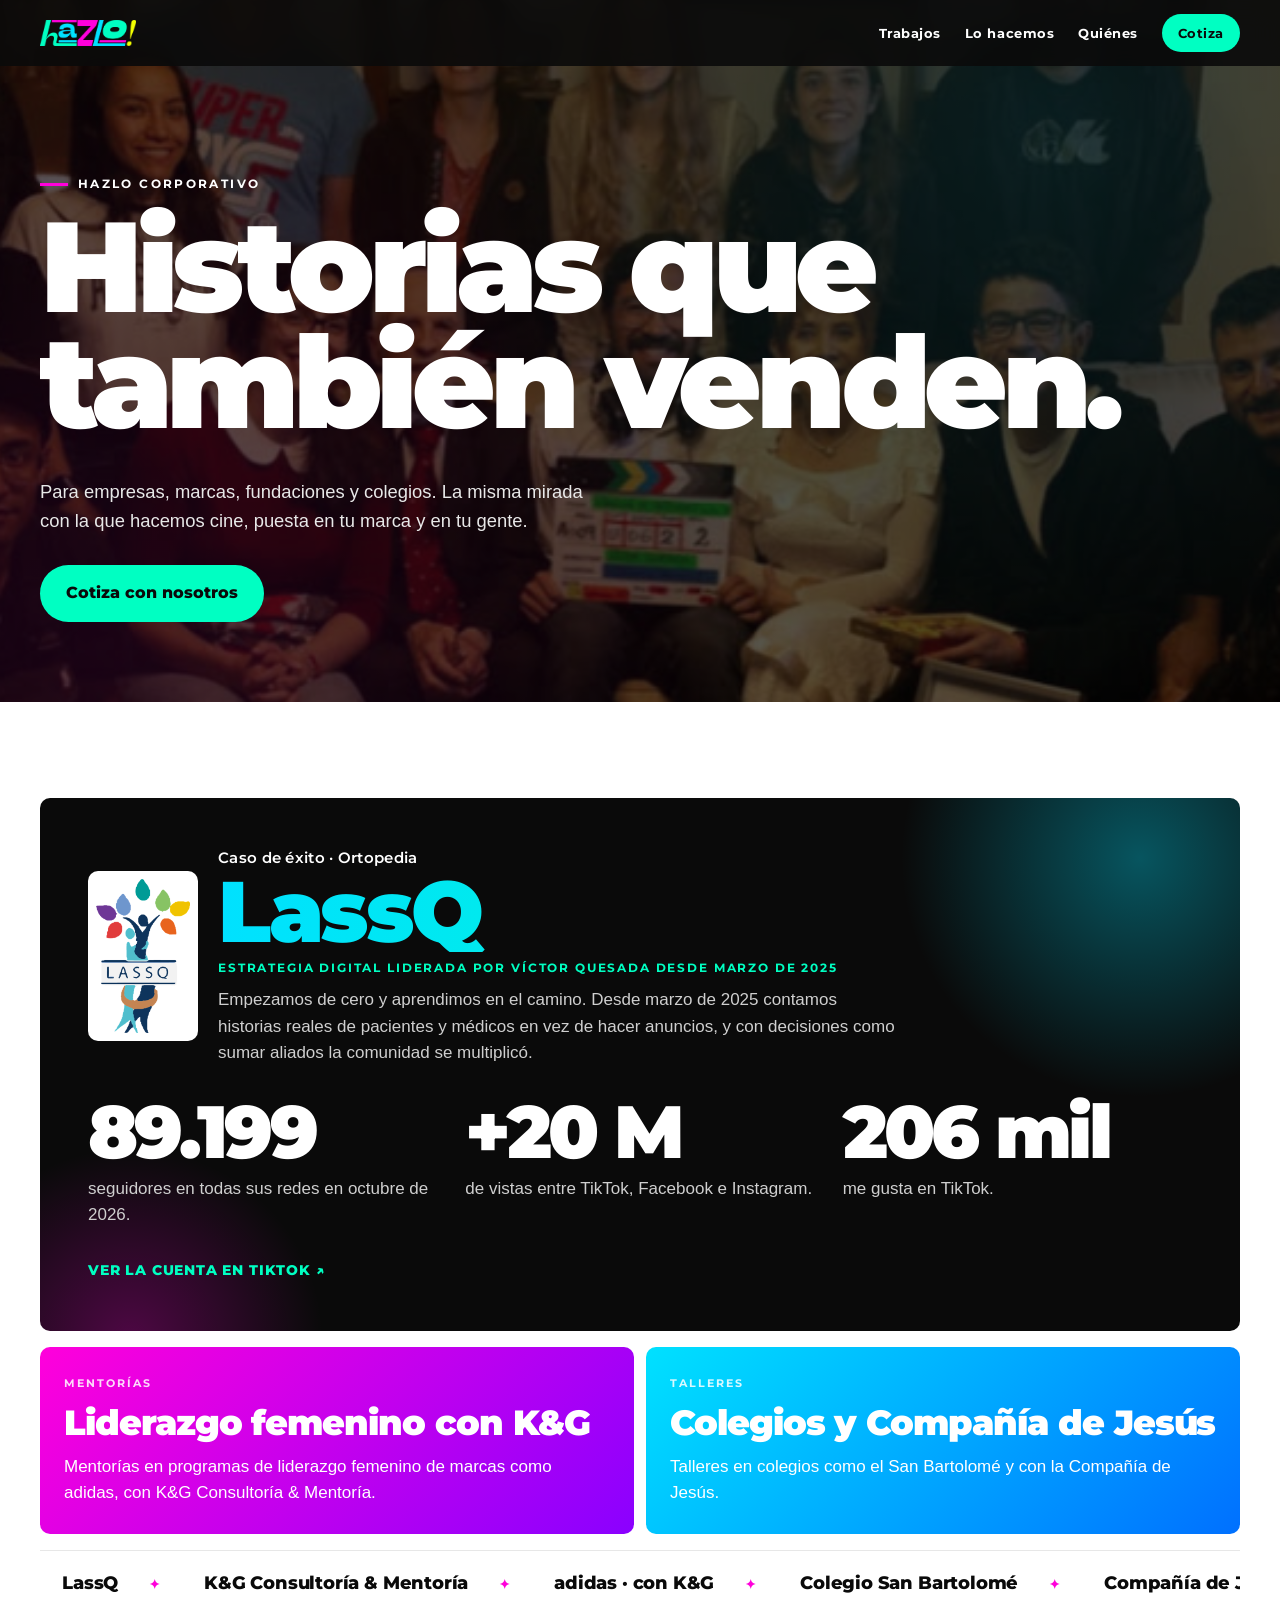
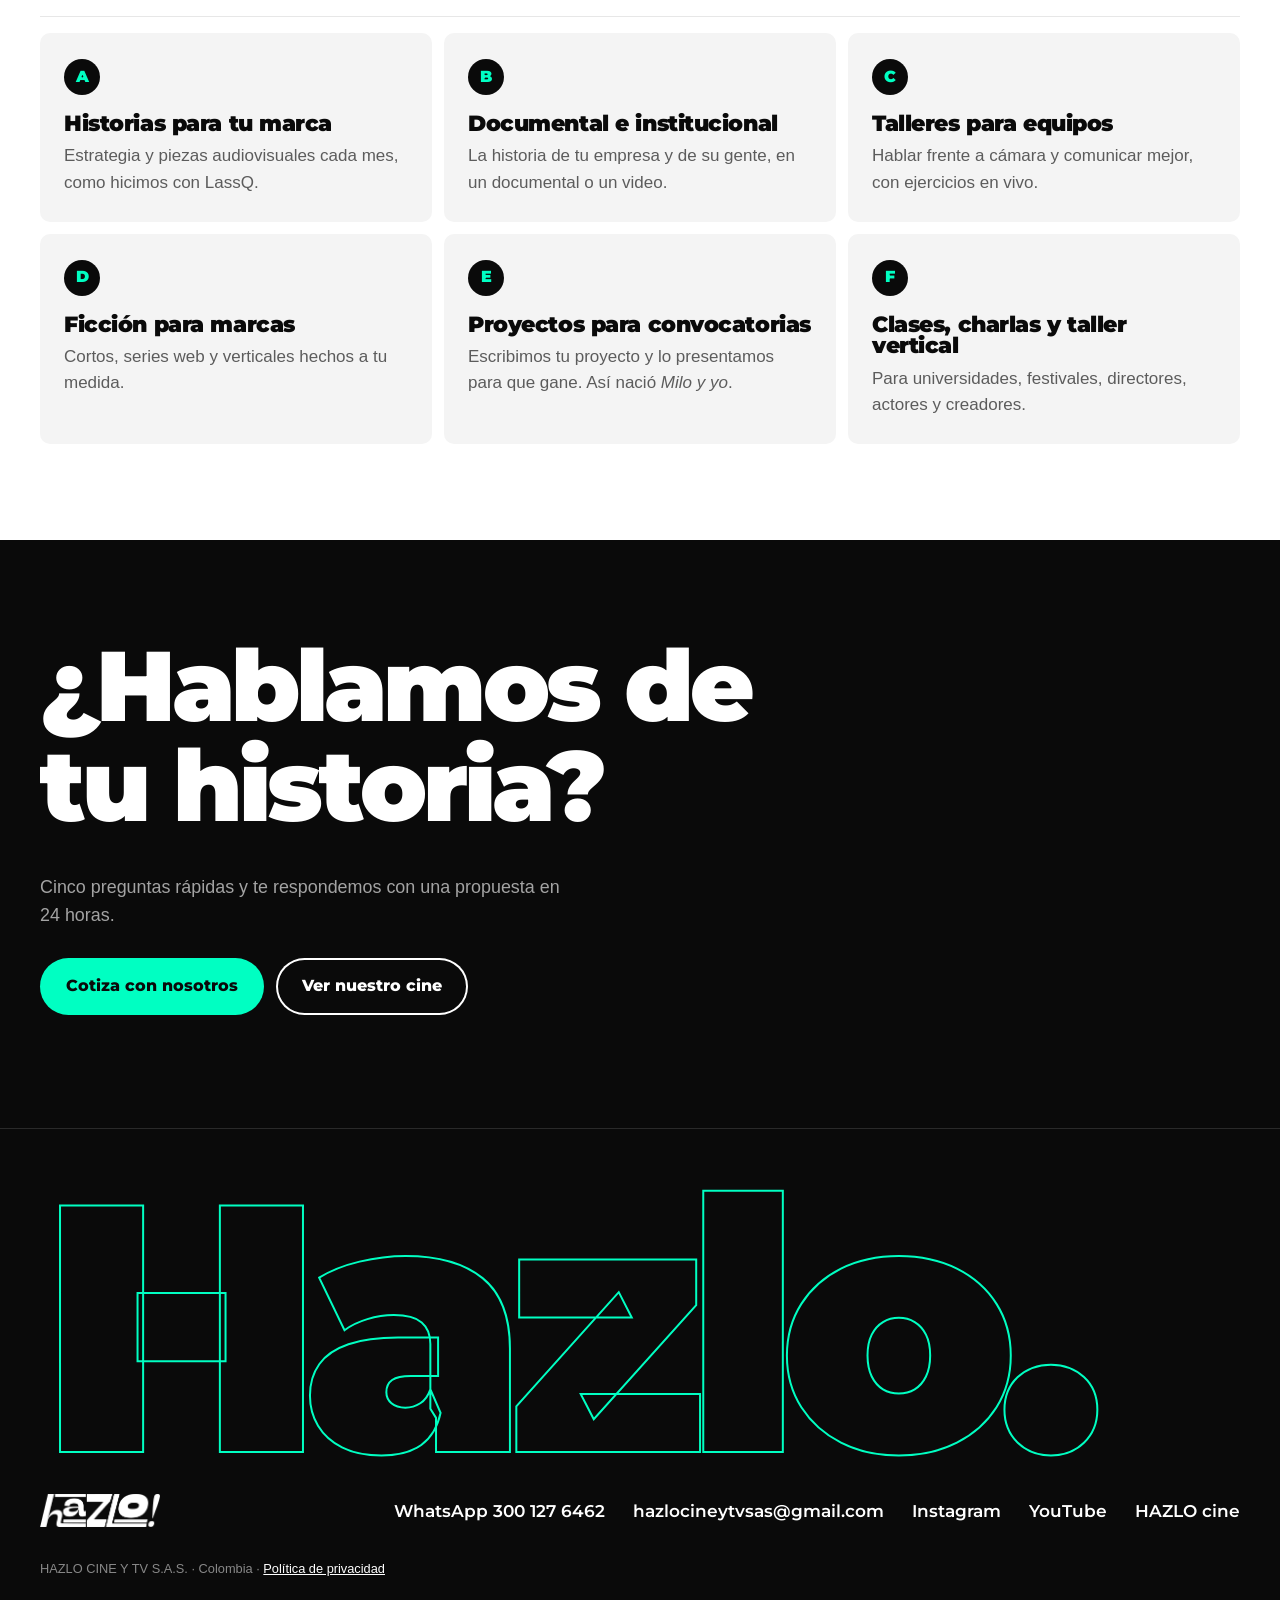
==== corporativo.html @ 1b10cd1a "Separar HAZLO Corporativo, aclarar sello de nominaciones, Vertical HAZLO Co-Authored-By: Claude Opus" ====
<!doctype html>
<html lang="es">
<head>
  <meta charset="utf-8">
  <meta name="viewport" content="width=device-width, initial-scale=1">
  <title>HAZLO Corporativo</title>
  <meta name="description" content="HAZLO Corporativo: historias para marcas, documentales institucionales, talleres y mentorías. Caso LassQ: más de 20 millones de vistas.">
  <meta property="og:title" content="HAZLO · Lo hacemos.">
  <meta property="og:description" content="Productora colombiana de cine y televisión. Cine que transforma. Historias que sanan.">
  <meta property="og:image" content="img/milo-banco.jpg">
  <meta name="theme-color" content="#0A0A0A">
  <link rel="icon" href="img/logo-color.png">
  <link rel="preconnect" href="https://fonts.googleapis.com">
  <link rel="preconnect" href="https://fonts.gstatic.com" crossorigin>
  <link href="https://fonts.googleapis.com/css2?family=Montserrat:ital,wght@0,500;0,600;0,700;0,800;0,900;1,800;1,900&display=swap" rel="stylesheet">
  <link rel="stylesheet" href="estilos.css">
  <script src="efectos.js" defer></script>
</head>
<body>

<header class="barra solida-siempre">
  <a href="index.html" class="barra-logo"><img src="img/logo-color.png" alt="HAZLO" width="110" height="30"></a>
  <nav aria-label="Principal">
    <a href="index.html#trabajos">Trabajos</a>
    <a href="index.html#lo-hacemos">Lo hacemos</a>
    <a href="index.html#quienes">Quiénes</a>
    <a href="index.html#cotiza" class="barra-cta">Cotiza</a>
  </nav>
</header>

<main>

<section class="corp-portada">
  <div class="corp-portada-fondo" aria-hidden="true"></div>
  <div class="corp-portada-contenido">
    <p class="etiqueta">HAZLO Corporativo</p>
    <h1>Historias que<br>también venden.</h1>
    <p class="portada-texto">Para empresas, marcas, fundaciones y colegios. La misma mirada con la que hacemos cine, puesta en tu marca y en tu gente.</p>
    <a href="index.html#cotiza" class="boton boton-principal">Cotiza con nosotros</a>
  </div>
</section>

<!-- CORPORATIVO + CASO LASSQ -->
<section id="corporativo" class="claro corporativo">
  <div class="seccion">

    <article class="caso revelar">
      <div class="caso-cabeza">
        <img class="caso-logo" src="img/logo-lassq.png" alt="Logo de Ortopedia LassQ" width="317" height="520" loading="lazy">
        <div>
          <p class="caso-marca">Caso de éxito · Ortopedia <strong>LassQ</strong></p>
          <p class="caso-sub">Estrategia digital liderada por Víctor Quesada desde marzo de 2025</p>
          <p class="caso-texto">Empezamos de cero y aprendimos en el camino. Desde marzo de 2025 contamos historias reales de pacientes y médicos en vez de hacer anuncios, y con decisiones como sumar aliados la comunidad se multiplicó.</p>
        </div>
      </div>
      <div class="caso-cifras">
        <div><p class="caso-num"><span class="contar" data-hasta="89199" data-formato="miles">89.199</span></p><p>seguidores en todas sus redes en octubre de 2026.</p></div>
        <div><p class="caso-num">+<span class="contar" data-hasta="20">20</span> M</p><p>de vistas entre TikTok, Facebook e Instagram.</p></div>
        <div><p class="caso-num"><span class="contar" data-hasta="206">206</span> mil</p><p>me gusta en TikTok.</p></div>
      </div>
      <a class="caso-enlace" href="https://www.tiktok.com/@ortopedialassq" target="_blank" rel="noopener">Ver la cuenta en TikTok ↗</a>
    </article>

    <div class="experiencia revelar">
      <div class="exp-item"><p class="exp-tipo">Mentorías</p><h3>Liderazgo femenino con K&amp;G</h3><p>Mentorías en programas de liderazgo femenino de marcas como adidas, con K&amp;G Consultoría &amp; Mentoría.</p></div>
      <div class="exp-item"><p class="exp-tipo">Talleres</p><h3>Colegios y Compañía de Jesús</h3><p>Talleres en colegios como el San Bartolomé y con la Compañía de Jesús.</p></div>
    </div>

    <div class="aliados" aria-label="Con quiénes hemos trabajado">
      <div class="aliados-pista">
        <span>LassQ</span><span>K&amp;G Consultoría &amp; Mentoría</span><span>adidas · con K&amp;G</span><span>Colegio San Bartolomé</span><span>Compañía de Jesús</span><span>MinTIC</span><span>Canal 13</span><span>Telecafé</span><span>Pontificia Universidad Javeriana</span><span>Teatro Nacional</span><span>Teatro Trail</span>
        <span aria-hidden="true">LassQ</span><span aria-hidden="true">K&amp;G Consultoría &amp; Mentoría</span><span aria-hidden="true">adidas · con K&amp;G</span><span aria-hidden="true">Colegio San Bartolomé</span><span aria-hidden="true">Compañía de Jesús</span><span aria-hidden="true">MinTIC</span><span aria-hidden="true">Canal 13</span><span aria-hidden="true">Telecafé</span><span aria-hidden="true">Pontificia Universidad Javeriana</span><span aria-hidden="true">Teatro Nacional</span><span aria-hidden="true">Teatro Trail</span>
      </div>
    </div>

    <div class="tarjetas-corp">
      <div class="tarjeta-corp revelar"><span class="tc-num">A</span><h3>Historias para tu marca</h3><p>Estrategia y piezas audiovisuales cada mes, como hicimos con LassQ.</p></div>
      <div class="tarjeta-corp revelar"><span class="tc-num">B</span><h3>Documental e institucional</h3><p>La historia de tu empresa y de su gente, en un documental o un video.</p></div>
      <div class="tarjeta-corp revelar"><span class="tc-num">C</span><h3>Talleres para equipos</h3><p>Hablar frente a cámara y comunicar mejor, con ejercicios en vivo.</p></div>
      <div class="tarjeta-corp revelar"><span class="tc-num">D</span><h3>Ficción para marcas</h3><p>Cortos, series web y verticales hechos a tu medida.</p></div>
      <div class="tarjeta-corp revelar"><span class="tc-num">E</span><h3>Proyectos para convocatorias</h3><p>Escribimos tu proyecto y lo presentamos para que gane. Así nació <em>Milo y yo</em>.</p></div>
      <div class="tarjeta-corp revelar"><span class="tc-num">F</span><h3>Clases, charlas y taller vertical</h3><p>Para universidades, festivales, directores, actores y creadores.</p></div>
    </div>
  </div>
</section>

<section class="corp-cierre">
  <div class="seccion">
    <h2 class="revelar">¿Hablamos de<br>tu historia?</h2>
    <p class="intro">Cinco preguntas rápidas y te respondemos con una propuesta en 24 horas.</p>
    <p><a href="index.html#cotiza" class="boton boton-principal">Cotiza con nosotros</a> <a href="index.html" class="boton boton-secundario">Ver nuestro cine</a></p>
  </div>
</section>

</main>

<footer class="pie">
  <p class="pie-grande">Hazlo.</p>
  <div class="pie-fila">
    <img src="img/logo-blanco.png" alt="HAZLO" width="120" height="33" loading="lazy">
    <ul class="pie-contacto">
      <li><a href="https://wa.me/573001276462" target="_blank" rel="noopener">WhatsApp 300 127 6462</a></li>
      <li><a href="mailto:hazlocineytvsas@gmail.com">hazlocineytvsas@gmail.com</a></li>
      <li><a href="https://www.instagram.com/hazlocineytv/" target="_blank" rel="noopener">Instagram</a></li>
      <li><a href="https://www.youtube.com/@HAZLOCINEYTV" target="_blank" rel="noopener">YouTube</a></li>
      <li><a href="index.html">HAZLO cine</a></li>
    </ul>
  </div>
  <p class="pie-legal">HAZLO CINE Y TV S.A.S. · Colombia · <a href="privacidad.html">Política de privacidad</a></p>
</footer>

</body>
</html>
---- estilos.css ----
/* HAZLO — colores, letra y logo del Manual de marca HAZLO.
   Fondos: negro y blanco puro (Víctor quitó el crema el 2026-10-14). Neón en detalles.
   Referencia de tono: productoras de autor (A24): imagen grande, letra enorme, movimiento sutil. */
:root {
  --menta: #00FFC2;
  --fucsia: #FF00DB;
  --cian: #00E1FF;
  --amarillo: #F3FF00;
  --negro: #0A0A0A;
  --negro-2: #141414;
  --blanco: #FFFFFF;
  --gris: #5c5c5c;
  --gris-claro: #a3a3a3;
  --linea-claro: #e7e7e7;
  --linea-oscuro: #2a2a2a;
  --titulos: 'Montserrat', Arial, sans-serif;
  --cuerpo: Arial, Helvetica, sans-serif;
  --ancho: 1320px;
  --margen: 16px;
}

* { box-sizing: border-box; }
html { scroll-behavior: smooth; scroll-padding-top: 64px; }
body {
  margin: 0; background: var(--negro); color: var(--blanco);
  font-family: var(--cuerpo); font-size: 17px; line-height: 1.55;
  -webkit-font-smoothing: antialiased; overflow-x: hidden;
}
img { max-width: 100%; height: auto; display: block; }
a { color: inherit; }
h1, h2, h3 { font-family: var(--titulos); line-height: 1; margin: 0 0 .4em; }
h2 { font-size: clamp(2.5rem, 8.5vw, 6.2rem); font-weight: 900; letter-spacing: -.04em; }
h3 { font-size: 1.3rem; font-weight: 800; letter-spacing: -.01em; }
h3:focus { outline: none; }
figure { margin: 0; }
::selection { background: var(--menta); color: var(--negro); }

.seccion { max-width: var(--ancho); margin: 0 auto; padding: 96px var(--margen); }
.claro { background: var(--blanco); color: var(--negro); }
.etiqueta {
  font-family: var(--titulos); font-weight: 700; font-size: .74rem;
  letter-spacing: .2em; text-transform: uppercase; margin: 0 0 16px;
  display: inline-flex; align-items: center; gap: 10px;
}
.etiqueta::before { content: ''; width: 28px; height: 3px; background: var(--fucsia); }
.intro { font-size: 1.12rem; max-width: 30em; color: var(--gris-claro); margin: 0; }
.claro .intro { color: var(--gris); }
.encabezado { margin-bottom: 48px; }
.encabezado-doble { display: grid; gap: 20px; align-items: end; }
.encabezado-doble h2 { margin-bottom: 0; }

/* Aparecer al bajar */
.con-efectos .revelar { opacity: 0; transform: translateY(40px); transition: opacity .9s ease, transform .9s cubic-bezier(.2,.7,.2,1); }
.con-efectos .revelar.visto { opacity: 1; transform: none; }

/* Grano de película */
.grano {
  position: absolute; inset: -50%; z-index: 0; pointer-events: none; opacity: .09;
  background-image: url("data:image/svg+xml,%3Csvg xmlns='http://www.w3.org/2000/svg' width='160' height='160'%3E%3Cfilter id='n'%3E%3CfeTurbulence type='fractalNoise' baseFrequency='.85' numOctaves='3' stitchTiles='stitch'/%3E%3C/filter%3E%3Crect width='100%25' height='100%25' filter='url(%23n)'/%3E%3C/svg%3E");
  animation: grano 1.2s steps(6) infinite;
}
@keyframes grano {
  0% { transform: translate(0, 0); } 20% { transform: translate(-5%, 3%); } 40% { transform: translate(4%, -4%); }
  60% { transform: translate(-3%, 5%); } 80% { transform: translate(5%, 2%); } 100% { transform: translate(0, 0); }
}

/* Barra superior */
.barra {
  position: fixed; top: 0; left: 0; right: 0; z-index: 30;
  display: flex; align-items: center; justify-content: space-between; gap: 12px;
  padding: 14px var(--margen);
  background: linear-gradient(rgba(0,0,0,.7), rgba(0,0,0,0));
  transition: background .3s, padding .3s, backdrop-filter .3s;
}
.barra.solida { background: rgba(10,10,10,.82); backdrop-filter: blur(12px); -webkit-backdrop-filter: blur(12px); padding-top: 10px; padding-bottom: 10px; }
.barra-logo img { width: 96px; }
.barra nav { display: flex; gap: 24px; align-items: center; }
.barra nav a { color: #fff; text-decoration: none; font-family: var(--titulos); font-weight: 700; font-size: .82rem; letter-spacing: .04em; }
.barra nav a:not(.barra-cta) { display: none; }
.barra-cta { background: var(--menta); color: var(--negro) !important; padding: 9px 16px; border-radius: 999px; }

/* Portada */
.portada { position: relative; overflow: hidden; isolation: isolate; min-height: 100svh; display: flex; align-items: flex-end; background: var(--negro); }
.portada-slides, .portada-slides div { position: absolute; inset: 0; }
.portada-slides div { background-size: cover; background-position: center; opacity: 0; animation: diapositiva 36s infinite; }
.portada-slides div:nth-child(2) { animation-delay: 6s; }
.portada-slides div:nth-child(3) { animation-delay: 12s; }
.portada-slides div:nth-child(4) { animation-delay: 18s; }
.portada-slides div:nth-child(5) { animation-delay: 24s; }
.portada-slides div:nth-child(6) { animation-delay: 30s; }
@keyframes diapositiva {
  0% { opacity: 0; transform: scale(1.1); } 4% { opacity: 1; } 17% { opacity: 1; } 21% { opacity: 0; transform: scale(1); } 100% { opacity: 0; }
}
.portada::after {
  content: ''; position: absolute; inset: 0; z-index: 0; pointer-events: none;
  background: linear-gradient(180deg, rgba(0,0,0,.4) 0%, rgba(0,0,0,.1) 35%, rgba(0,0,0,.88) 100%), radial-gradient(ellipse at 15% 85%, rgba(0,0,0,.6), transparent 60%);
}
.portada-contenido { position: relative; z-index: 1; width: 100%; max-width: var(--ancho); margin: 0 auto; padding: 120px var(--margen) 96px; }
.sello {
  display: inline-block; text-decoration: none; margin-bottom: 22px;
  font-family: var(--titulos); font-weight: 700; font-size: .72rem; letter-spacing: .14em; text-transform: uppercase;
  color: var(--negro); background: var(--amarillo); padding: 7px 12px; border-radius: 3px;
}
.portada h1 { font-size: clamp(3.4rem, 17.5vw, 13rem); font-weight: 900; letter-spacing: -.055em; line-height: .86; margin-bottom: .25em; }
.portada h1 .linea { display: block; animation: subir 1.1s cubic-bezier(.2,.7,.2,1) both; }
.portada h1 .linea:nth-child(2) { animation-delay: .15s; }
@keyframes subir { from { opacity: 0; transform: translateY(60px); } to { opacity: 1; transform: none; } }
.portada-texto { font-size: 1.15rem; max-width: 30em; margin: 0 0 30px; color: #e8e8e8; animation: subir 1.1s .35s both; }
.portada-botones { display: flex; flex-wrap: wrap; gap: 12px; animation: subir 1.1s .5s both; }
.portada-bajar { position: absolute; z-index: 1; left: 50%; bottom: 22px; width: 26px; height: 42px; border: 2px solid rgba(255,255,255,.6); border-radius: 14px; transform: translateX(-50%); display: none; }
.portada-bajar span { position: absolute; left: 50%; top: 8px; width: 4px; height: 8px; margin-left: -2px; border-radius: 2px; background: #fff; animation: rueda 1.6s infinite; }
@keyframes rueda { 0% { opacity: 0; transform: translateY(0); } 30% { opacity: 1; } 100% { opacity: 0; transform: translateY(14px); } }

/* Botones */
.boton {
  display: inline-block; border: 0; cursor: pointer; text-decoration: none; text-align: center;
  font-family: var(--titulos); font-weight: 800; font-size: 1rem; padding: 16px 26px; border-radius: 999px; min-height: 50px;
  transition: transform .15s, background .15s;
}
.boton:hover { transform: translateY(-2px); }
.boton-principal { background: var(--menta); color: var(--negro); }
.boton-principal:hover { background: var(--amarillo); }
.boton-secundario { background: transparent; color: #fff; box-shadow: inset 0 0 0 2px #fff; }
.boton-secundario:hover { box-shadow: inset 0 0 0 2px var(--cian); color: var(--cian); }
.ver { display: inline-block; margin-top: 12px; font-family: var(--titulos); font-weight: 800; font-size: .82rem; letter-spacing: .06em; text-transform: uppercase; color: var(--menta); }

/* Cinta de títulos */
.cinta { background: var(--negro); overflow: hidden; border-top: 1px solid var(--linea-oscuro); border-bottom: 1px solid var(--linea-oscuro); }
.cinta-pista { display: flex; width: max-content; animation: cinta 45s linear infinite; font-family: var(--titulos); font-weight: 900; font-size: clamp(1.6rem, 5vw, 3.4rem); text-transform: uppercase; letter-spacing: -.02em; padding: 18px 0; }
.cinta-pista span { padding: 0 .7em; white-space: nowrap; }
.cinta-pista span:nth-child(3n+1) { color: transparent; -webkit-text-stroke: 1.5px #fff; }
.cinta-pista span::after { content: '✦'; color: var(--menta); margin-left: 1.4em; font-size: .5em; vertical-align: middle; }
@keyframes cinta { to { transform: translateX(-50%); } }

/* Destacado Milo y yo */
.destacado { display: grid; background: var(--negro); }
.destacado-imagen { position: relative; overflow: hidden; }
.destacado-imagen img { width: 100%; aspect-ratio: 16 / 9; object-fit: cover; transition: transform 1.2s ease; }
.destacado-imagen:hover img { transform: scale(1.04); }
.play {
  position: absolute; left: 20px; bottom: 20px; display: inline-flex; align-items: center; gap: 10px; text-decoration: none;
  font-family: var(--titulos); font-weight: 800; font-size: .9rem; background: rgba(0,0,0,.6); backdrop-filter: blur(6px); padding: 10px 18px 10px 10px; border-radius: 999px;
}
.play span { display: grid; place-items: center; width: 34px; height: 34px; border-radius: 50%; background: var(--menta); color: var(--negro); font-size: .8rem; }
.play:hover span { background: var(--amarillo); }
.destacado-texto { padding: 48px var(--margen) 40px; max-width: 760px; }
.destacado-texto h2 { font-size: clamp(3rem, 12vw, 5.6rem); white-space: nowrap; }
.destacado-texto .etiqueta::before { background: var(--cian); }
.destacado-logline { font-size: 1.2rem; color: #ddd; margin: 0 0 24px; }
.destacado-datos { list-style: none; padding: 0; margin: 0; display: grid; gap: 12px; color: #cfcfcf; }
.destacado-datos li { padding-left: 18px; position: relative; }
.destacado-datos li::before { content: ''; position: absolute; left: 0; top: .6em; width: 7px; height: 7px; background: var(--menta); border-radius: 50%; }
.destacado-datos strong { color: #fff; font-family: var(--titulos); }
.tira { display: grid; grid-template-columns: repeat(2, 1fr); gap: 4px; padding-bottom: 4px; }
.tira img { width: 100%; aspect-ratio: 2 / 1; object-fit: cover; filter: saturate(.85) brightness(.9); transition: filter .4s; }
.tira img:hover { filter: none; }

/* Trabajos */
.rejilla { display: grid; gap: 12px; }
.obra { position: relative; overflow: hidden; border-radius: 6px; background: var(--negro); color: #fff; min-height: 300px; text-decoration: none; display: block; }
.obra img { position: absolute; inset: 0; width: 100%; height: 100%; object-fit: cover; transition: transform .8s ease, filter .4s; filter: brightness(.92); }
.obra:hover img { transform: scale(1.06); filter: brightness(1); }
.obra-info { position: absolute; left: 0; right: 0; bottom: 0; padding: 22px; background: linear-gradient(transparent, rgba(0,0,0,.9)); }
.obra-info p { margin: 0; font-size: .9rem; color: #ddd; }
.obra h3 { font-size: 1.6rem; margin: 4px 0 6px; }
.obra-tipo { font-family: var(--titulos); font-weight: 700; font-size: .68rem !important; letter-spacing: .16em; text-transform: uppercase; color: var(--menta) !important; }
.obra-texto { padding: 24px; display: flex; flex-direction: column; justify-content: flex-end; min-height: 240px; background: var(--negro); }
.obra-texto h3 { font-size: clamp(1.8rem, 4vw, 2.6rem); font-weight: 900; letter-spacing: -.035em; }
.obra-texto p { margin: 0; color: #ccc; }
.obra-color { background: var(--fucsia); }
.obra-color .obra-tipo, .obra-color p { color: #fff !important; }
.obra-color .ver { color: var(--negro); }
.obra-texto:not(.obra-color) { box-shadow: inset 0 0 0 2px var(--cian); }
.obra-texto:not(.obra-color) .obra-tipo { color: var(--cian) !important; }

/* Actores: dos cintas en sentidos opuestos */
.actores { background: var(--negro); padding: 88px 0; overflow: hidden; }
.actores-etiqueta { margin-left: var(--margen); }
.actores-cinta { overflow: hidden; }
.actores-pista { display: flex; width: max-content; animation: cinta 60s linear infinite; font-family: var(--titulos); font-weight: 900; letter-spacing: -.035em; font-size: clamp(2.4rem, 8vw, 6.4rem); line-height: 1.12; }
.actores-cinta.reversa .actores-pista { animation-direction: reverse; animation-duration: 70s; }
.actores-pista span { padding: 0 .35em; white-space: nowrap; }
.actores-pista span::after { content: '·'; color: var(--fucsia); margin-left: .35em; }
.actores-pista .hueco { color: transparent; -webkit-text-stroke: 1.5px #fff; }
.actores:hover .actores-pista { animation-play-state: paused; }

/* Respaldo */
.respaldo { position: relative; isolation: isolate; overflow: hidden; }
.respaldo-fondo { position: absolute; inset: 0; z-index: -1; background: url('img/milo-columpio.jpg') center / cover; filter: grayscale(.4) brightness(.28); transform: scale(1.05); }
.respaldo-interior { max-width: var(--ancho); margin: 0 auto; padding: 104px var(--margen); }
.respaldo .etiqueta::before { background: var(--amarillo); }
.respaldo-titular { font-family: var(--titulos); font-weight: 900; letter-spacing: -.04em; line-height: 1; font-size: clamp(2.6rem, 9vw, 6.4rem); margin: 0 0 36px; max-width: 12ch; }
.respaldo-titular .num { color: var(--amarillo); }
.nominaciones { list-style: none; padding: 0; margin: 0 0 72px; display: grid; gap: 12px; }
.nominaciones li { padding: 20px; border: 1px solid rgba(255,255,255,.18); border-radius: 6px; background: rgba(0,0,0,.35); backdrop-filter: blur(4px); font-family: var(--titulos); font-weight: 800; font-size: 1.3rem; display: grid; gap: 6px; }
.nominaciones span { font-weight: 600; font-size: .74rem; letter-spacing: .16em; text-transform: uppercase; color: var(--amarillo); }
.cifras { display: grid; gap: 32px; margin: 0 0 44px; }
.cifra p { margin: 0; color: #cfcfcf; }
.cifra-numero { font-family: var(--titulos); font-weight: 900; font-size: 5rem; line-height: 1; color: var(--menta) !important; margin-bottom: 10px !important; letter-spacing: -.05em; }
.cifra:nth-child(2) .cifra-numero { color: var(--fucsia) !important; }
.cifra:nth-child(3) .cifra-numero { color: var(--cian) !important; }
.prensa { border-top: 1px solid rgba(255,255,255,.2); padding-top: 20px; margin: 0; color: #bbb; }
.prensa span { font-family: var(--titulos); font-weight: 700; color: #fff; }

/* Lo hacemos */
.servicios { display: grid; gap: 12px; }
.servicio { position: relative; overflow: hidden; isolation: isolate; text-decoration: none; color: #fff; min-height: 320px; padding: 24px; border-radius: 6px; display: flex; flex-direction: column; justify-content: flex-end; background: var(--negro-2); }
.servicio::before { content: ''; position: absolute; inset: 0; z-index: -2; background: var(--img) center / cover; transition: transform .8s ease; }
.servicio::after { content: ''; position: absolute; inset: 0; z-index: -1; background: linear-gradient(rgba(0,0,0,.05), rgba(0,0,0,.88)); transition: background .4s; }
.servicio:hover::before { transform: scale(1.07); }
.servicio:hover::after { background: linear-gradient(rgba(0,0,0,.0), rgba(0,0,0,.75)); }
.servicio-num { font-family: var(--titulos); font-weight: 900; font-size: 3.6rem; line-height: 1; color: transparent; -webkit-text-stroke: 1.5px var(--menta); position: absolute; top: 18px; left: 24px; }
.servicio h3 { font-size: 1.75rem; font-weight: 900; letter-spacing: -.025em; }
.servicio p { margin: 0; color: #ddd; }

/* Corporativo + caso LassQ */
.caso {
  position: relative; overflow: hidden; isolation: isolate; border-radius: 10px; padding: 32px 24px; margin-bottom: 16px;
  background: var(--negro); color: #fff;
}
.caso::before { content: ''; position: absolute; z-index: -1; width: 520px; height: 520px; right: -160px; top: -200px; background: radial-gradient(circle, rgba(0,225,255,.35), transparent 65%); }
.caso::after { content: ''; position: absolute; z-index: -1; width: 420px; height: 420px; left: -120px; bottom: -220px; background: radial-gradient(circle, rgba(255,0,219,.28), transparent 65%); }
.caso-marca { font-family: var(--titulos); font-weight: 600; font-size: 1.1rem; margin: 0; letter-spacing: .02em; }
.caso-marca strong { display: block; font-weight: 900; font-size: clamp(3rem, 10vw, 5.4rem); letter-spacing: -.04em; line-height: .95; background: linear-gradient(90deg, var(--cian), var(--menta)); -webkit-background-clip: text; background-clip: text; color: transparent; }
.caso-sub { font-family: var(--titulos); font-weight: 700; font-size: .72rem; letter-spacing: .16em; text-transform: uppercase; color: var(--gris-claro); margin: 10px 0 32px; }
.caso-cifras { display: grid; gap: 28px; margin-bottom: 28px; }
.caso-cifras p { margin: 0; color: #cfcfcf; }
.caso-num { font-family: var(--titulos); font-weight: 900; font-size: clamp(3rem, 8vw, 4.6rem); line-height: 1; letter-spacing: -.05em; color: #fff !important; margin-bottom: 8px !important; }
.caso-enlace { font-family: var(--titulos); font-weight: 800; font-size: .85rem; letter-spacing: .06em; text-transform: uppercase; color: var(--menta); text-decoration: none; }
.tarjetas-corp { display: grid; gap: 12px; }
.tarjeta-corp { position: relative; padding: 26px 24px; border-radius: 10px; background: #f4f4f4; transition: background .3s, color .3s, transform .3s; }
.tarjeta-corp:hover { background: var(--negro); color: #fff; transform: translateY(-4px); }
.tarjeta-corp h3 { font-size: 1.35rem; font-weight: 900; letter-spacing: -.02em; margin-top: 18px; }
.tarjeta-corp p { margin: 0; color: var(--gris); }
.tarjeta-corp:hover p { color: #ccc; }
.tc-num { font-family: var(--titulos); font-weight: 900; font-size: 1rem; display: grid; place-items: center; width: 36px; height: 36px; border-radius: 50%; background: var(--negro); color: var(--menta); }
.tarjeta-corp:hover .tc-num { background: var(--menta); color: var(--negro); }

/* Quiénes */
.quienes { background: var(--negro); }
.perfil { display: grid; gap: 32px; align-items: center; margin-bottom: 96px; }
.perfil:last-child { margin-bottom: 0; }
.collage { display: grid; gap: 6px; grid-template-columns: repeat(3, 1fr); grid-template-rows: repeat(4, 110px); }
.collage img { width: 100%; height: 100%; object-fit: cover; border-radius: 4px; filter: grayscale(.25); transition: filter .4s, transform .4s; }
.collage img:hover { filter: none; transform: scale(1.03); }
.collage .c1 { grid-column: 1 / 3; grid-row: 1 / 3; }
.collage .c2 { grid-column: 3; grid-row: 1 / 3; }
.collage .c3 { grid-column: 1; grid-row: 3 / 5; }
.collage .c4 { grid-column: 2; grid-row: 3 / 5; }
.collage .c5 { grid-column: 3; grid-row: 3; }
.collage .c6 { grid-column: 3; grid-row: 4; }
.collage .c7 { display: none; }
.perfil-retrato { position: relative; isolation: isolate; }
.perfil-retrato img { width: 100%; aspect-ratio: 4 / 5; object-fit: cover; border-radius: 4px; }
.perfil-retrato::after { content: ''; position: absolute; inset: 14px -14px -14px 14px; z-index: -1; border: 2px solid var(--fucsia); border-radius: 4px; }
.perfil-sello { display: inline-block; margin: 0 0 16px; padding: 6px 10px; border-radius: 3px; background: var(--amarillo); color: var(--negro); font-family: var(--titulos); font-weight: 800; font-size: .66rem; letter-spacing: .12em; text-transform: uppercase; }
.perfil-texto h3 { font-size: clamp(2.4rem, 6.5vw, 4rem); font-weight: 900; letter-spacing: -.04em; margin-bottom: .15em; }
.perfil-cargo { font-family: var(--titulos); font-weight: 700; font-size: 1.05rem; margin: 0 0 18px; color: var(--menta); }
.perfil-texto p { max-width: 36em; color: #d6d6d6; }
.perfil-texto .perfil-sello { color: var(--negro); }
.credito { font-size: .8rem; color: var(--gris-claro) !important; }

/* Cotizador */
.cotiza { position: relative; isolation: isolate; overflow: hidden; background: var(--negro); }
.cotiza-fondo { position: absolute; inset: 0; z-index: -1; background: url('img/vl-14.jpg') center / cover; opacity: .25; filter: grayscale(1); }
.cotiza-interior { max-width: var(--ancho); margin: 0 auto; padding: 96px var(--margen) 112px; display: grid; gap: 32px; }
.cotiza .etiqueta::before { background: var(--menta); }
.cotiza h2 { font-size: clamp(2.5rem, 6vw, 4.8rem); }
.cotizador { background: #fff; color: var(--negro); border-radius: 12px; padding: 24px 20px; max-width: 640px; width: 100%; box-shadow: 0 30px 80px rgba(0,0,0,.5); }
.progreso { height: 6px; background: var(--linea-claro); border-radius: 3px; overflow: hidden; }
.progreso-barra { height: 100%; width: 20%; background: var(--menta); transition: width .25s; }
.progreso-texto { font-size: .85rem; color: var(--gris); margin: 8px 0 18px; }
.opciones { display: grid; gap: 10px; }
.opcion { text-align: left; cursor: pointer; font-family: var(--cuerpo); font-size: 1rem; color: var(--negro); background: #f3f3f3; border: 2px solid transparent; border-radius: 10px; padding: 14px 16px; min-height: 52px; transition: border-color .15s, background .15s; }
.opcion:hover, .opcion:focus-visible { border-color: var(--negro); outline: none; }
.opcion[aria-pressed="true"] { border-color: var(--negro); background: #dffff5; }
.ayuda { font-size: .9rem; color: var(--gris); margin: -4px 0 14px; }
.cotizador form { display: grid; gap: 16px; }
.cotizador label { display: grid; gap: 6px; font-family: var(--titulos); font-weight: 700; font-size: .9rem; }
.opcional { font-weight: 400; color: var(--gris); }
.cotizador input, .cotizador textarea { font: inherit; font-family: var(--cuerpo); font-weight: 400; font-size: 1rem; padding: 12px 14px; border: 2px solid var(--linea-claro); border-radius: 10px; background: #f7f7f7; width: 100%; }
.cotizador input:focus, .cotizador textarea:focus { border-color: var(--negro); outline: none; }
.boton-whatsapp { width: 100%; }
.error { color: #b00020; font-weight: 700; margin: 12px 0 0; }
.error:empty { display: none; }
.atras { background: none; border: 0; cursor: pointer; padding: 12px 0 0; font-family: var(--titulos); font-weight: 700; font-size: .9rem; color: var(--gris); }
.listo h3 { font-size: 1.8rem; }
.listo p { font-size: 1.1rem; margin: 0 0 8px; }

/* Pie */
.pie { background: var(--negro); padding: 56px var(--margen) 28px; overflow: hidden; border-top: 1px solid var(--linea-oscuro); }
.pie-grande { margin: 0 0 28px; font-family: var(--titulos); font-weight: 900; letter-spacing: -.06em; line-height: .8; font-size: clamp(5rem, 30vw, 22rem); color: transparent; -webkit-text-stroke: 2px var(--menta); transition: color .5s; }
.pie-grande:hover { color: var(--menta); }
.pie-fila { display: grid; gap: 20px; align-items: center; }
.pie img { width: 120px; }
.pie-contacto { list-style: none; padding: 0; margin: 0; display: grid; gap: 8px; font-family: var(--titulos); font-weight: 600; }
.pie a { color: #fff; text-decoration: none; }
.pie-contacto a:hover { color: var(--menta); }
.pie-legal { font-size: .8rem; color: #888; margin: 32px 0 0; }
.pie-legal a { text-decoration: underline; }

/* Política de privacidad */
.legal { max-width: 760px; padding-top: 120px; }
.legal h2 { font-size: clamp(2rem, 6vw, 3.4rem); }
.legal h3 { margin-top: 1.6em; }
.legal p { color: #d6d6d6; }

/* Pantallas medianas y grandes */
@media (min-width: 720px) {
  :root { --margen: 40px; }
  .barra nav a:not(.barra-cta) { display: inline; }
  .barra nav a:not(.barra-cta):hover { color: var(--menta); }
  .portada-bajar { display: block; }
  .encabezado-doble { grid-template-columns: 2fr 1fr; gap: 48px; }
  .encabezado-doble h2 { font-size: clamp(2.5rem, 6.4vw, 5.6rem); }
  .tira { grid-template-columns: repeat(4, 1fr); }
  .rejilla { grid-template-columns: repeat(2, 1fr); }
  .nominaciones { grid-template-columns: repeat(3, 1fr); }
  .cifras { grid-template-columns: repeat(3, 1fr); }
  .servicios { grid-template-columns: repeat(2, 1fr); }
  .caso { padding: 48px; }
  .caso-cifras { grid-template-columns: repeat(3, 1fr); }
  .tarjetas-corp { grid-template-columns: repeat(2, 1fr); }
  .collage { grid-template-rows: repeat(4, 150px); }
  .cotizador { padding: 36px; }
  .opciones { grid-template-columns: repeat(2, 1fr); }
  .pie-fila { grid-template-columns: auto 1fr; }
  .pie-contacto { justify-content: end; grid-auto-flow: column; gap: 28px; }
}
@media (min-width: 1000px) {
  .destacado { grid-template-columns: 1.4fr 1fr; align-items: center; }
  .destacado-imagen { grid-column: 1; grid-row: 1; height: 100%; }
  .destacado-imagen img { height: 100%; aspect-ratio: auto; min-height: 580px; }
  .destacado-texto { padding: 56px 48px; }
  .tira { grid-column: 1 / -1; }
  .rejilla {
    grid-template-columns: repeat(4, 1fr); grid-template-rows: repeat(3, 280px);
    grid-template-areas: "a a b b" "a a c d" "e f g h";
  }
  .obra, .obra-texto { min-height: 0; }
  .rejilla > :nth-child(1) { grid-area: a; }
  .rejilla > :nth-child(1) h3 { font-size: 2.6rem; }
  .rejilla > :nth-child(2) { grid-area: b; }
  .rejilla > :nth-child(3) { grid-area: c; }
  .rejilla > :nth-child(4) { grid-area: d; }
  .rejilla > :nth-child(5) { grid-area: e; }
  .rejilla > :nth-child(6) { grid-area: f; }
  .rejilla > :nth-child(7) { grid-area: g; }
  .rejilla > :nth-child(8) { grid-area: h; }
  .servicios { grid-template-columns: repeat(4, 1fr); }
  .servicio { min-height: 480px; }
  .tarjetas-corp { grid-template-columns: repeat(3, 1fr); }
  .perfil { grid-template-columns: 1.25fr 1fr; gap: 72px; }
  .perfil-invertido { grid-template-columns: 1fr 1.25fr; }
  .perfil-invertido .perfil-retrato { order: 2; max-width: 520px; justify-self: end; }
  .collage { grid-template-columns: repeat(4, 1fr); grid-template-rows: repeat(4, 130px); }
  .collage .c1 { grid-column: 1 / 3; grid-row: 1 / 3; }
  .collage .c2 { grid-column: 3; grid-row: 1 / 3; }
  .collage .c3 { grid-column: 4; grid-row: 1 / 3; }
  .collage .c4 { grid-column: 1; grid-row: 3 / 5; }
  .collage .c5 { grid-column: 2; grid-row: 3 / 5; }
  .collage .c6 { grid-column: 3; grid-row: 3 / 5; }
  .collage .c7 { display: block; grid-column: 4; grid-row: 3 / 5; }
  .cotiza-interior { grid-template-columns: 1fr 1fr; align-items: start; }
}
@media (prefers-reduced-motion: reduce) {
  html { scroll-behavior: auto; }
  .portada-slides div, .grano, .portada h1 .linea, .portada-texto, .portada-botones, .portada-bajar span { animation: none; }
  .portada-slides div:first-child { opacity: 1; }
  .cinta-pista, .actores-pista { animation: none; flex-wrap: wrap; width: auto; }
  .progreso-barra, .obra img, .servicio::before, .boton, .tarjeta-corp { transition: none; }
}

/* Caso LassQ: logo y texto */
.caso-cabeza { display: grid; grid-template-columns: auto 1fr; gap: 20px; align-items: center; margin-bottom: 28px; }
.caso-logo { width: 74px; height: auto; background: #fff; border-radius: 10px; padding: 8px; }
.caso-marca { font-size: .95rem; }
.caso-sub { margin: 8px 0 10px; color: var(--menta); }
.caso-texto { margin: 0; color: #cfcfcf; max-width: 40em; }

/* Experiencia: mentorías y talleres */
.experiencia { display: grid; gap: 12px; margin-bottom: 16px; }
.exp-item { padding: 28px 24px; border-radius: 10px; background: linear-gradient(135deg, var(--fucsia), #8a00ff); color: #fff; }
.exp-item:nth-child(2) { background: linear-gradient(135deg, var(--cian), #0070ff); }
.exp-item h3 { font-size: clamp(1.5rem, 3.4vw, 2.2rem); font-weight: 900; letter-spacing: -.03em; }
.exp-item p { margin: 0; }
.exp-tipo { font-family: var(--titulos); font-weight: 700; font-size: .7rem; letter-spacing: .18em; text-transform: uppercase; opacity: .85; margin-bottom: 12px !important; }

/* Cinta de aliados */
.aliados { overflow: hidden; margin: 0 0 16px; border-top: 1px solid var(--linea-claro); border-bottom: 1px solid var(--linea-claro); }
.aliados-pista { display: flex; width: max-content; animation: cinta 40s linear infinite; padding: 18px 0; font-family: var(--titulos); font-weight: 800; font-size: 1.15rem; letter-spacing: -.01em; color: var(--negro); }
.aliados-pista span { padding: 0 1.2em; white-space: nowrap; }
.aliados-pista span::after { content: '✦'; color: var(--fucsia); margin-left: 2.4em; font-size: .7em; }
@media (min-width: 720px) {
  .experiencia { grid-template-columns: 1fr 1fr; }
  .caso-logo { width: 110px; }
}
@media (prefers-reduced-motion: reduce) { .aliados-pista { animation: none; flex-wrap: wrap; width: auto; } }

/* Lo hacemos en tres líneas */
@media (min-width: 1000px) { .servicios { grid-template-columns: repeat(3, 1fr); } }
.intro a { color: var(--menta); }

/* Página HAZLO Corporativo */
.barra.solida-siempre { background: rgba(10,10,10,.9); backdrop-filter: blur(12px); -webkit-backdrop-filter: blur(12px); }
.corp-portada { position: relative; isolation: isolate; overflow: hidden; min-height: 78svh; display: flex; align-items: flex-end; }
.corp-portada-fondo { position: absolute; inset: 0; z-index: -1; background: url('img/manual-equipo.jpg') center 30% / cover; filter: brightness(.35) saturate(.8); transform: scale(1.05); }
.corp-portada-fondo::after { content: ''; position: absolute; inset: 0; background: radial-gradient(circle at 80% 20%, rgba(0,225,255,.35), transparent 50%), radial-gradient(circle at 10% 90%, rgba(255,0,219,.3), transparent 50%); }
.corp-portada-contenido { width: 100%; max-width: var(--ancho); margin: 0 auto; padding: 140px var(--margen) 80px; }
.corp-portada h1 { font-size: clamp(3rem, 11vw, 8rem); font-weight: 900; letter-spacing: -.05em; line-height: .9; margin-bottom: .3em; }
.corp-cierre { background: var(--negro); text-align: left; }
.corp-cierre p:last-child { display: flex; flex-wrap: wrap; gap: 12px; margin-top: 28px; }
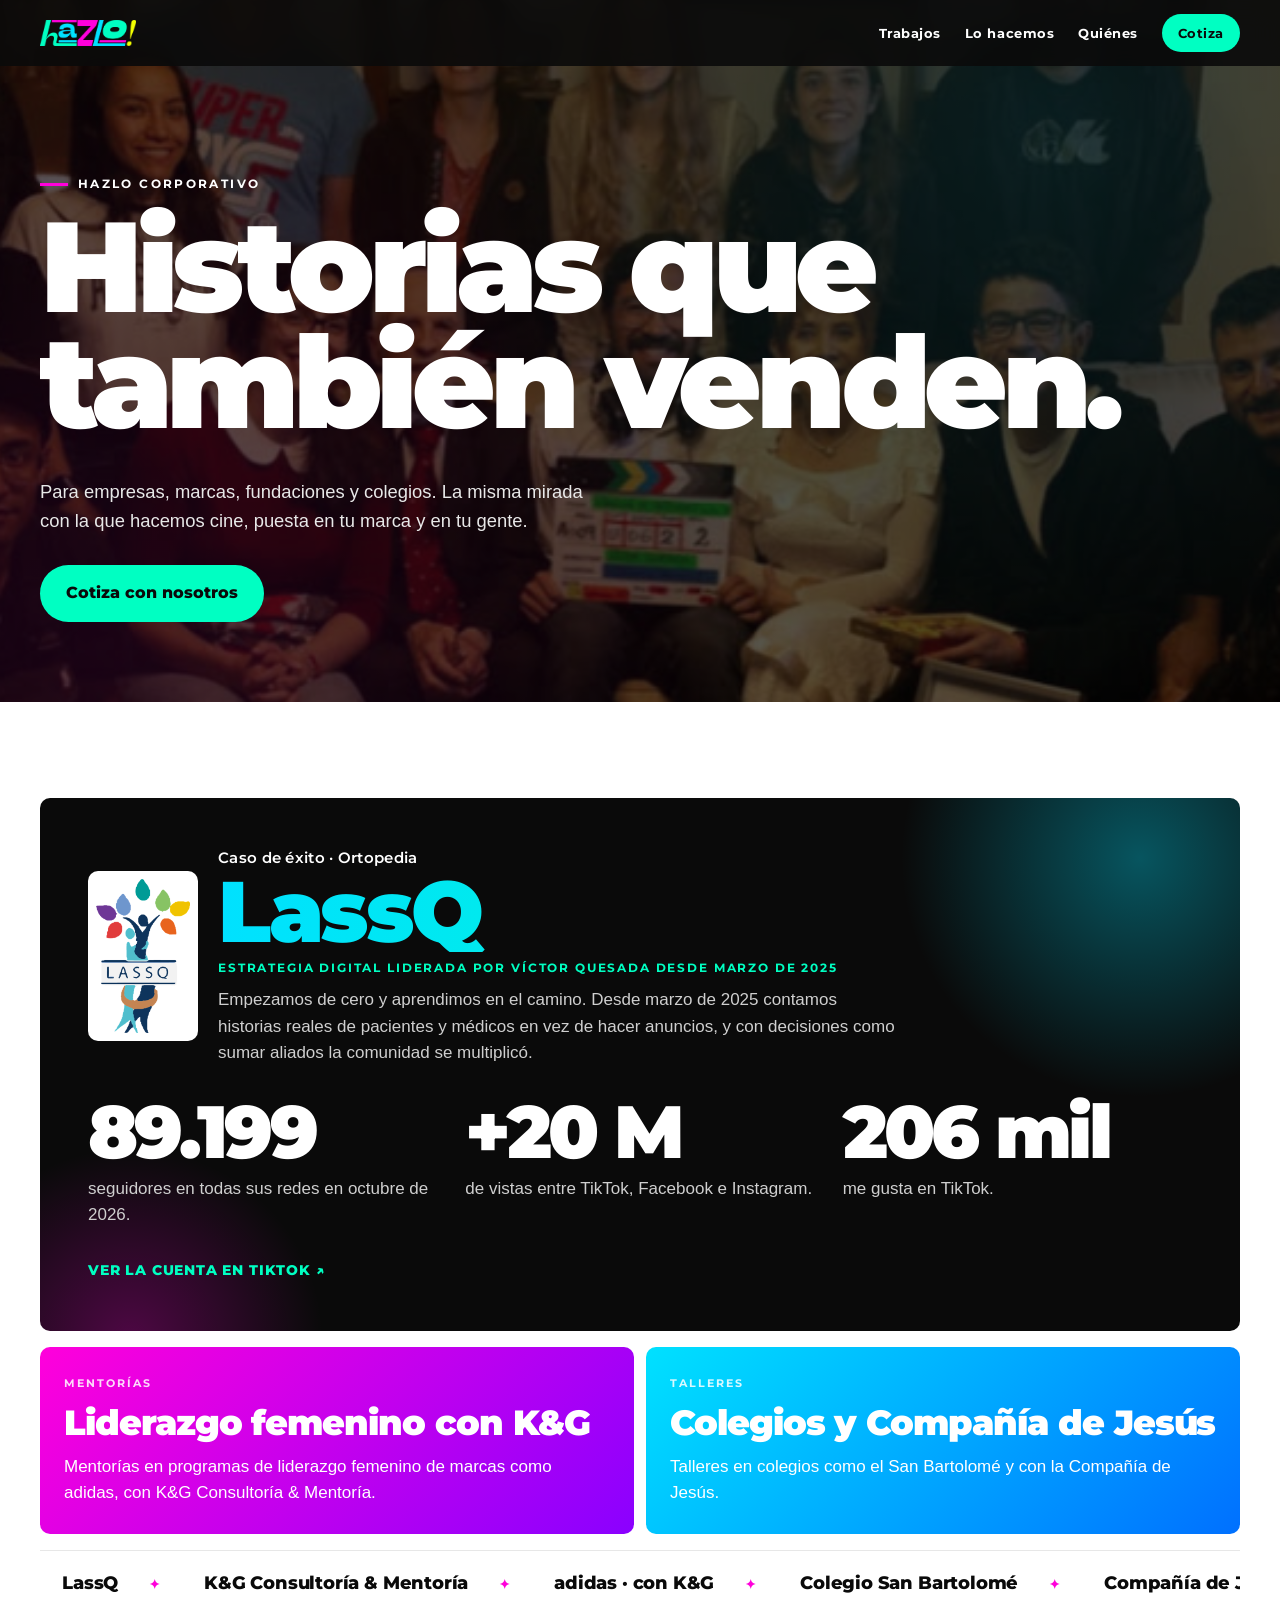
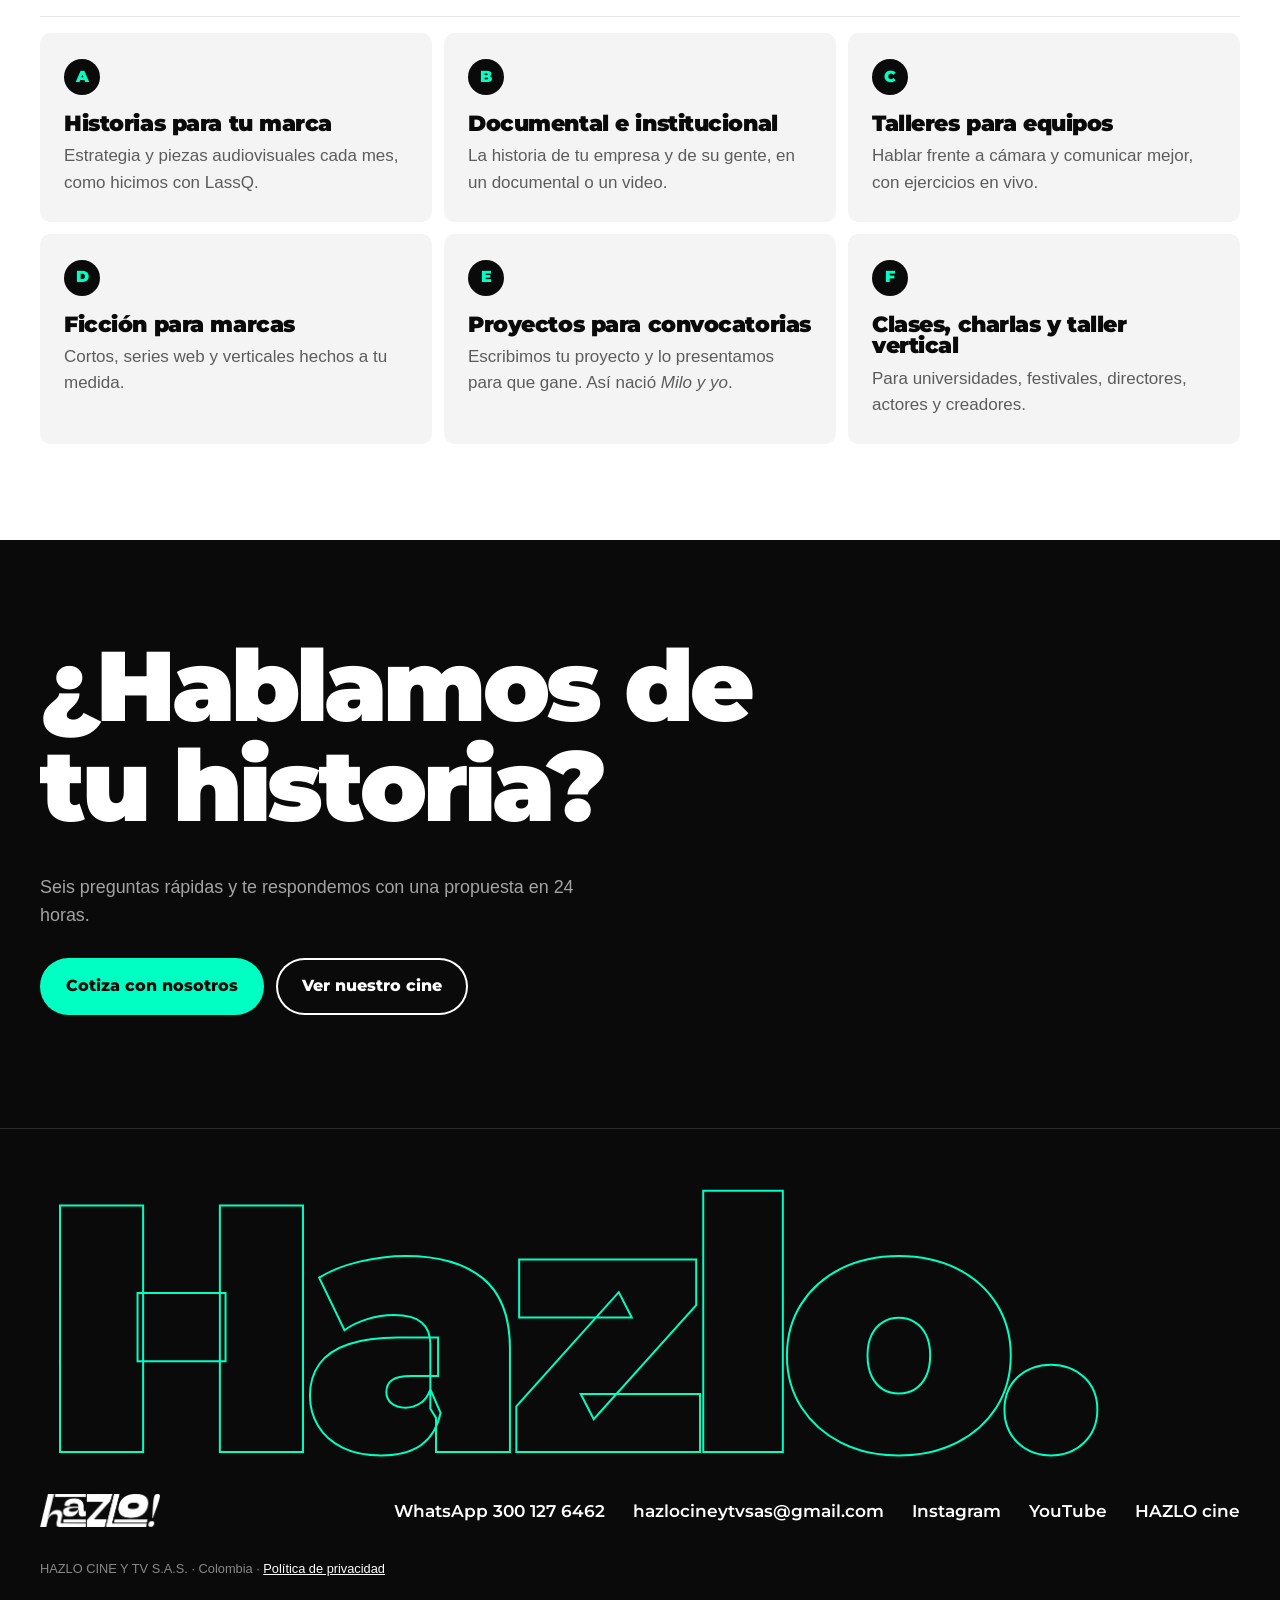
==== commit 73ad9b3e: "Producción completa, no solo dirección: textos y pregunta de alcance en el cotizador Co-Authored-By:" ====
--- a/corporativo.html
+++ b/corporativo.html
@@ -87,7 +87,7 @@
 <section class="corp-cierre">
   <div class="seccion">
     <h2 class="revelar">¿Hablamos de<br>tu historia?</h2>
-    <p class="intro">Cinco preguntas rápidas y te respondemos con una propuesta en 24 horas.</p>
+    <p class="intro">Seis preguntas rápidas y te respondemos con una propuesta en 24 horas.</p>
     <p><a href="index.html#cotiza" class="boton boton-principal">Cotiza con nosotros</a> <a href="index.html" class="boton boton-secundario">Ver nuestro cine</a></p>
   </div>
 </section>
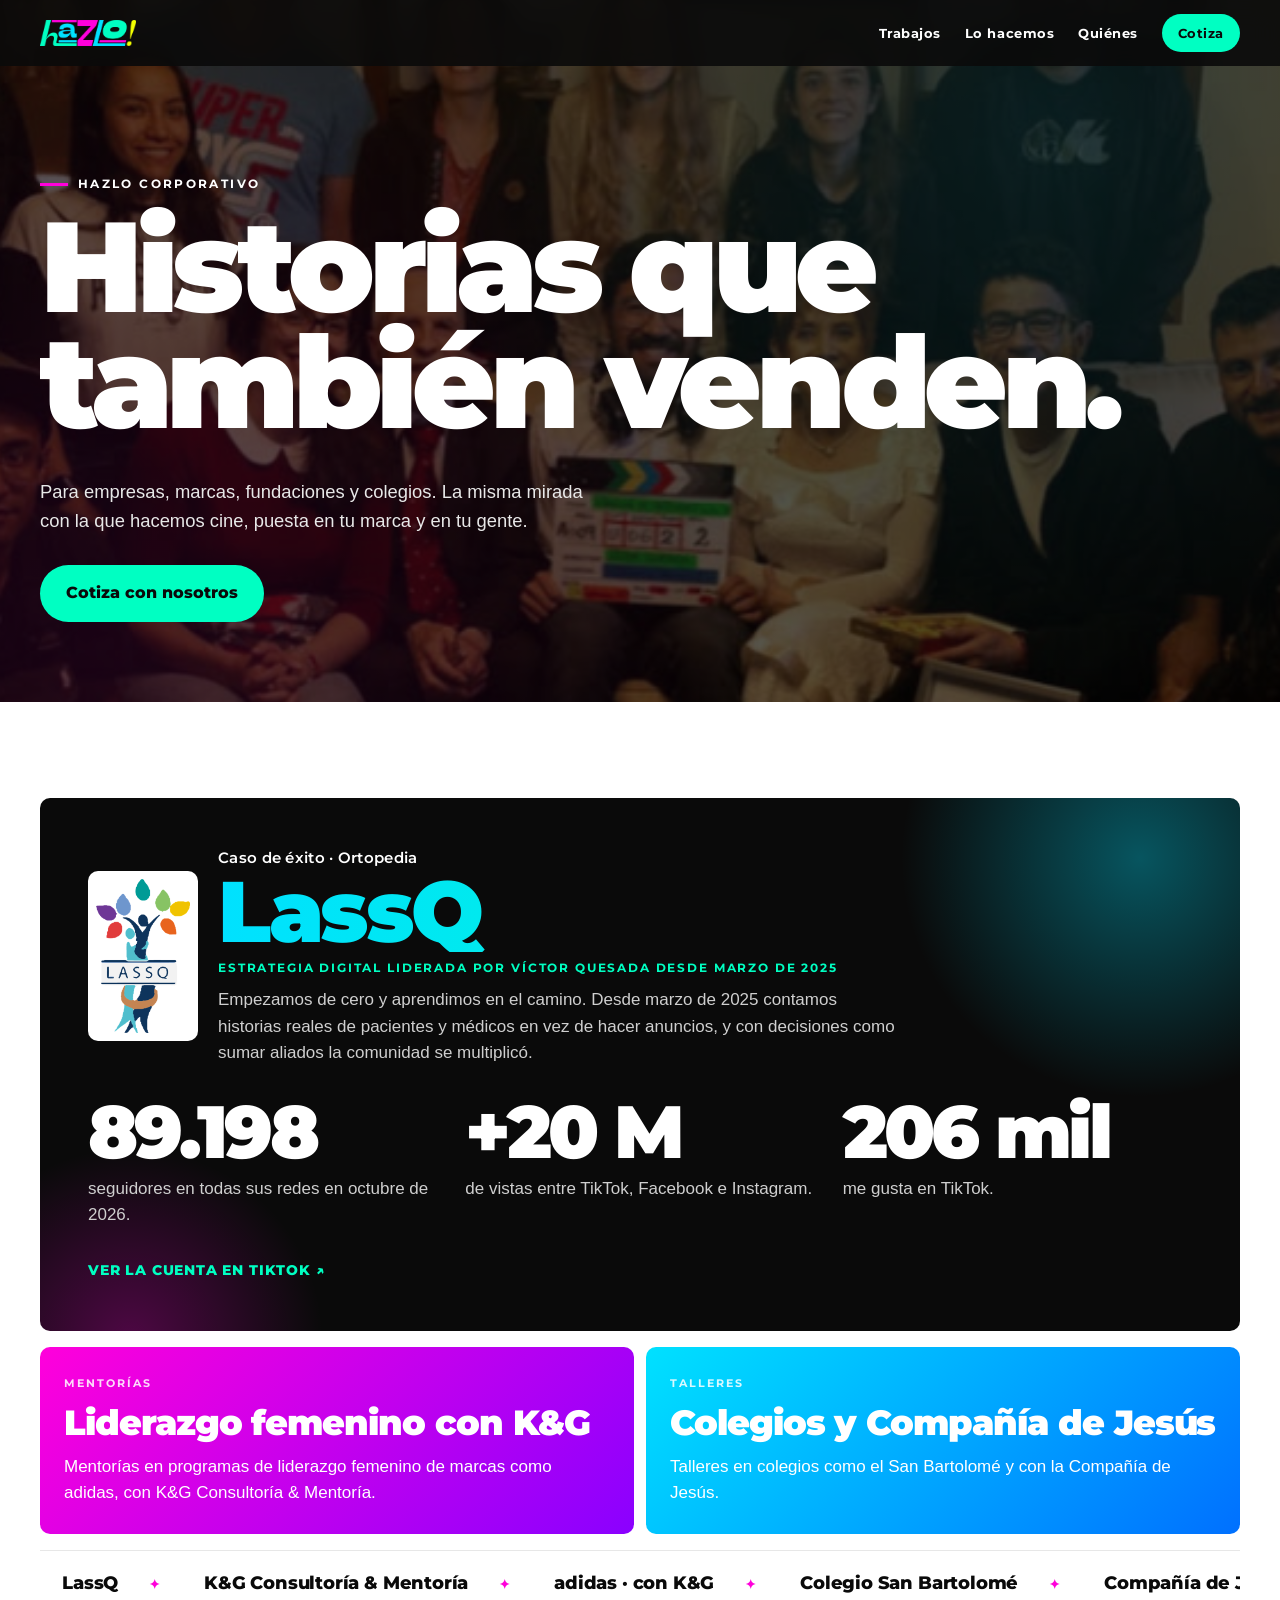
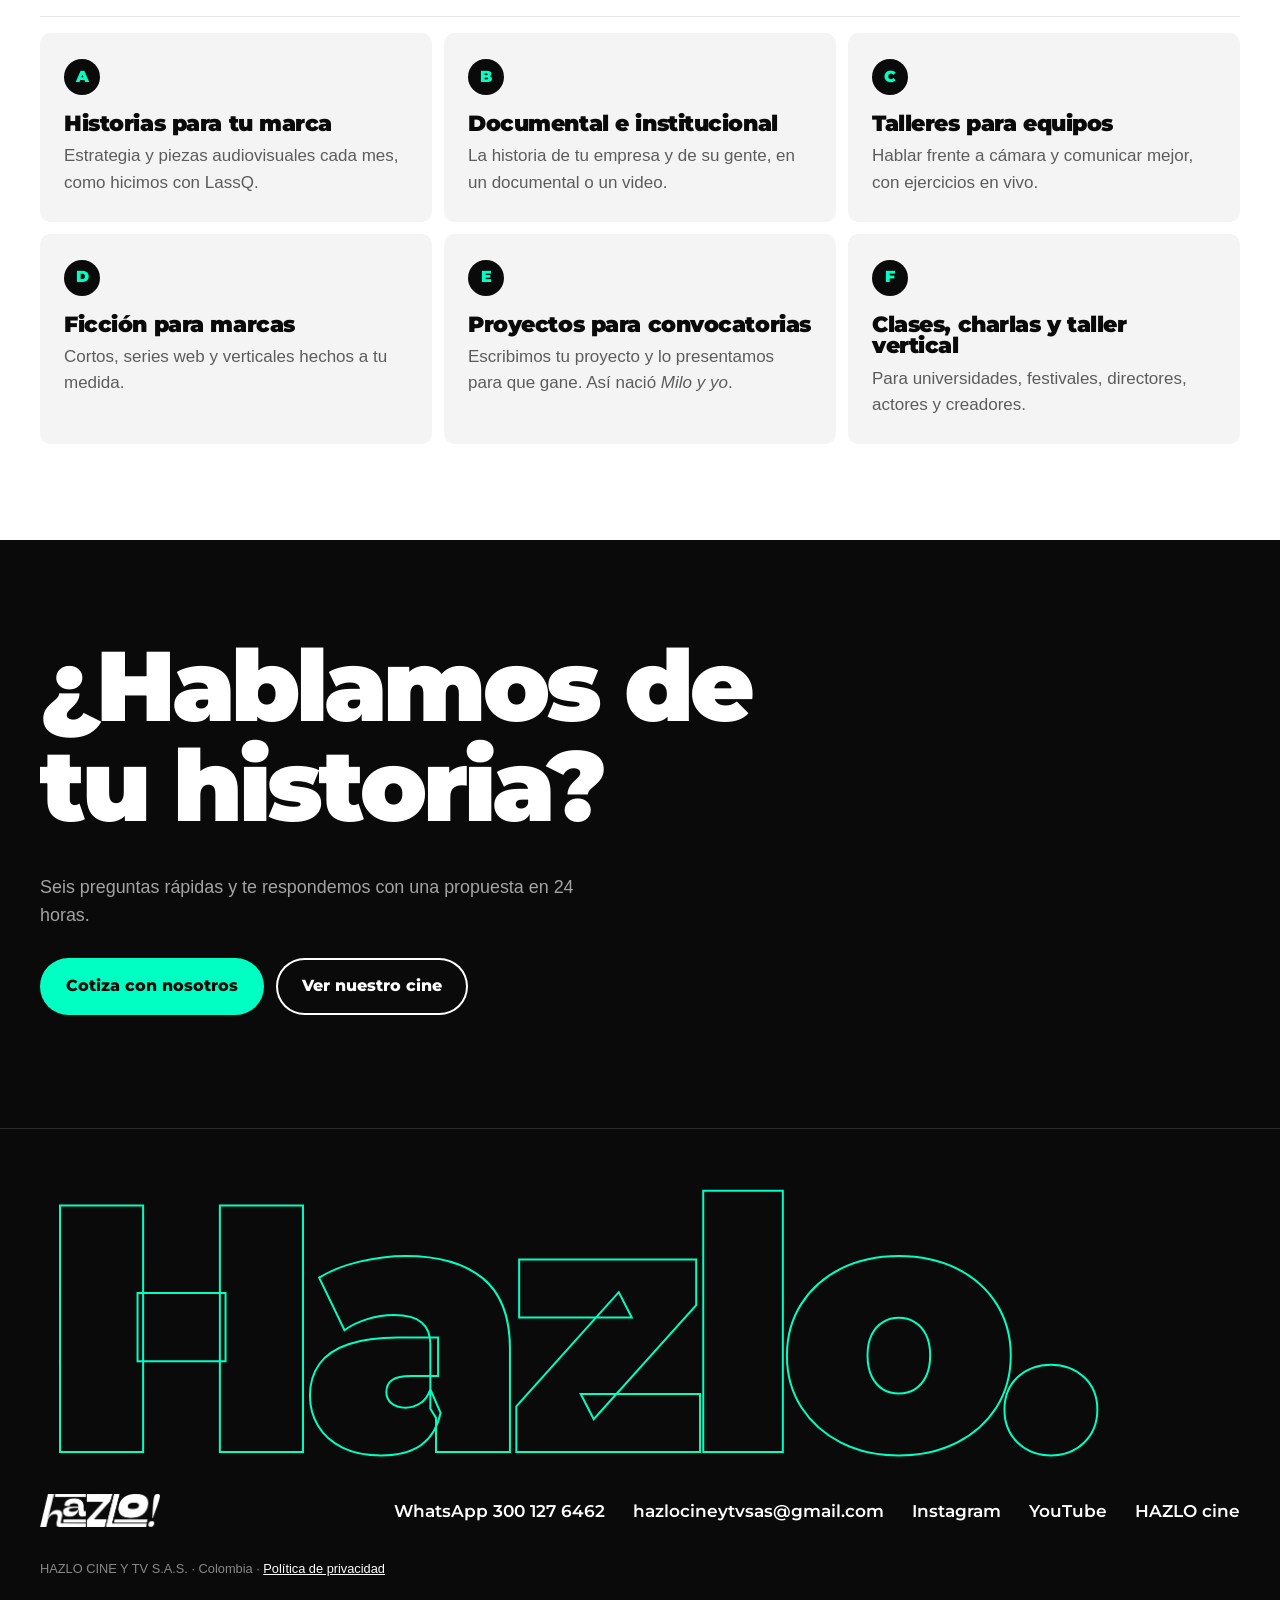
==== commit 5c5fc354: "HAZLO solo cine y TV: el teatro pasa a Exilia2 Co-Authored-By: Claude Opus 5.5 <noreply@anthropic.co" ====
--- a/corporativo.html
+++ b/corporativo.html
@@ -13,8 +13,8 @@
   <link rel="preconnect" href="https://fonts.googleapis.com">
   <link rel="preconnect" href="https://fonts.gstatic.com" crossorigin>
   <link href="https://fonts.googleapis.com/css2?family=Montserrat:ital,wght@0,500;0,600;0,700;0,800;0,900;1,800;1,900&display=swap" rel="stylesheet">
-  <link rel="stylesheet" href="estilos.css">
-  <script src="efectos.js" defer></script>
+  <link rel="stylesheet" href="estilos.css?v=5">
+  <script src="efectos.js?v=5" defer></script>
 </head>
 <body>
 
@@ -68,8 +68,8 @@
 
     <div class="aliados" aria-label="Con quiénes hemos trabajado">
       <div class="aliados-pista">
-        <span>LassQ</span><span>K&amp;G Consultoría &amp; Mentoría</span><span>adidas · con K&amp;G</span><span>Colegio San Bartolomé</span><span>Compañía de Jesús</span><span>MinTIC</span><span>Canal 13</span><span>Telecafé</span><span>Pontificia Universidad Javeriana</span><span>Teatro Nacional</span><span>Teatro Trail</span>
-        <span aria-hidden="true">LassQ</span><span aria-hidden="true">K&amp;G Consultoría &amp; Mentoría</span><span aria-hidden="true">adidas · con K&amp;G</span><span aria-hidden="true">Colegio San Bartolomé</span><span aria-hidden="true">Compañía de Jesús</span><span aria-hidden="true">MinTIC</span><span aria-hidden="true">Canal 13</span><span aria-hidden="true">Telecafé</span><span aria-hidden="true">Pontificia Universidad Javeriana</span><span aria-hidden="true">Teatro Nacional</span><span aria-hidden="true">Teatro Trail</span>
+        <span>LassQ</span><span>K&amp;G Consultoría &amp; Mentoría</span><span>adidas · con K&amp;G</span><span>Colegio San Bartolomé</span><span>Compañía de Jesús</span><span>MinTIC</span><span>Canal 13</span><span>Telecafé</span><span>Pontificia Universidad Javeriana</span>
+        <span aria-hidden="true">LassQ</span><span aria-hidden="true">K&amp;G Consultoría &amp; Mentoría</span><span aria-hidden="true">adidas · con K&amp;G</span><span aria-hidden="true">Colegio San Bartolomé</span><span aria-hidden="true">Compañía de Jesús</span><span aria-hidden="true">MinTIC</span><span aria-hidden="true">Canal 13</span><span aria-hidden="true">Telecafé</span><span aria-hidden="true">Pontificia Universidad Javeriana</span>
       </div>
     </div>
 
--- a/estilos.css
+++ b/estilos.css
@@ -410,3 +410,12 @@
 .corp-portada h1 { font-size: clamp(3rem, 11vw, 8rem); font-weight: 900; letter-spacing: -.05em; line-height: .9; margin-bottom: .3em; }
 .corp-cierre { background: var(--negro); text-align: left; }
 .corp-cierre p:last-child { display: flex; flex-wrap: wrap; gap: 12px; margin-top: 28px; }
+
+/* Trabajos: seis obras */
+@media (min-width: 1000px) {
+  .rejilla { grid-template-areas: "a a b b" "a a c d" "e e f f"; }
+}
+/* Nota de teatro hacia Exilia2 */
+.teatro-nota { margin: 40px 0 0; padding: 22px 0 0; border-top: 1px solid var(--linea-oscuro); color: var(--gris-claro); font-size: 1.05rem; }
+.teatro-nota span { font-family: var(--titulos); font-weight: 800; color: var(--fucsia); margin-right: 6px; }
+.teatro-nota strong { color: #fff; }
